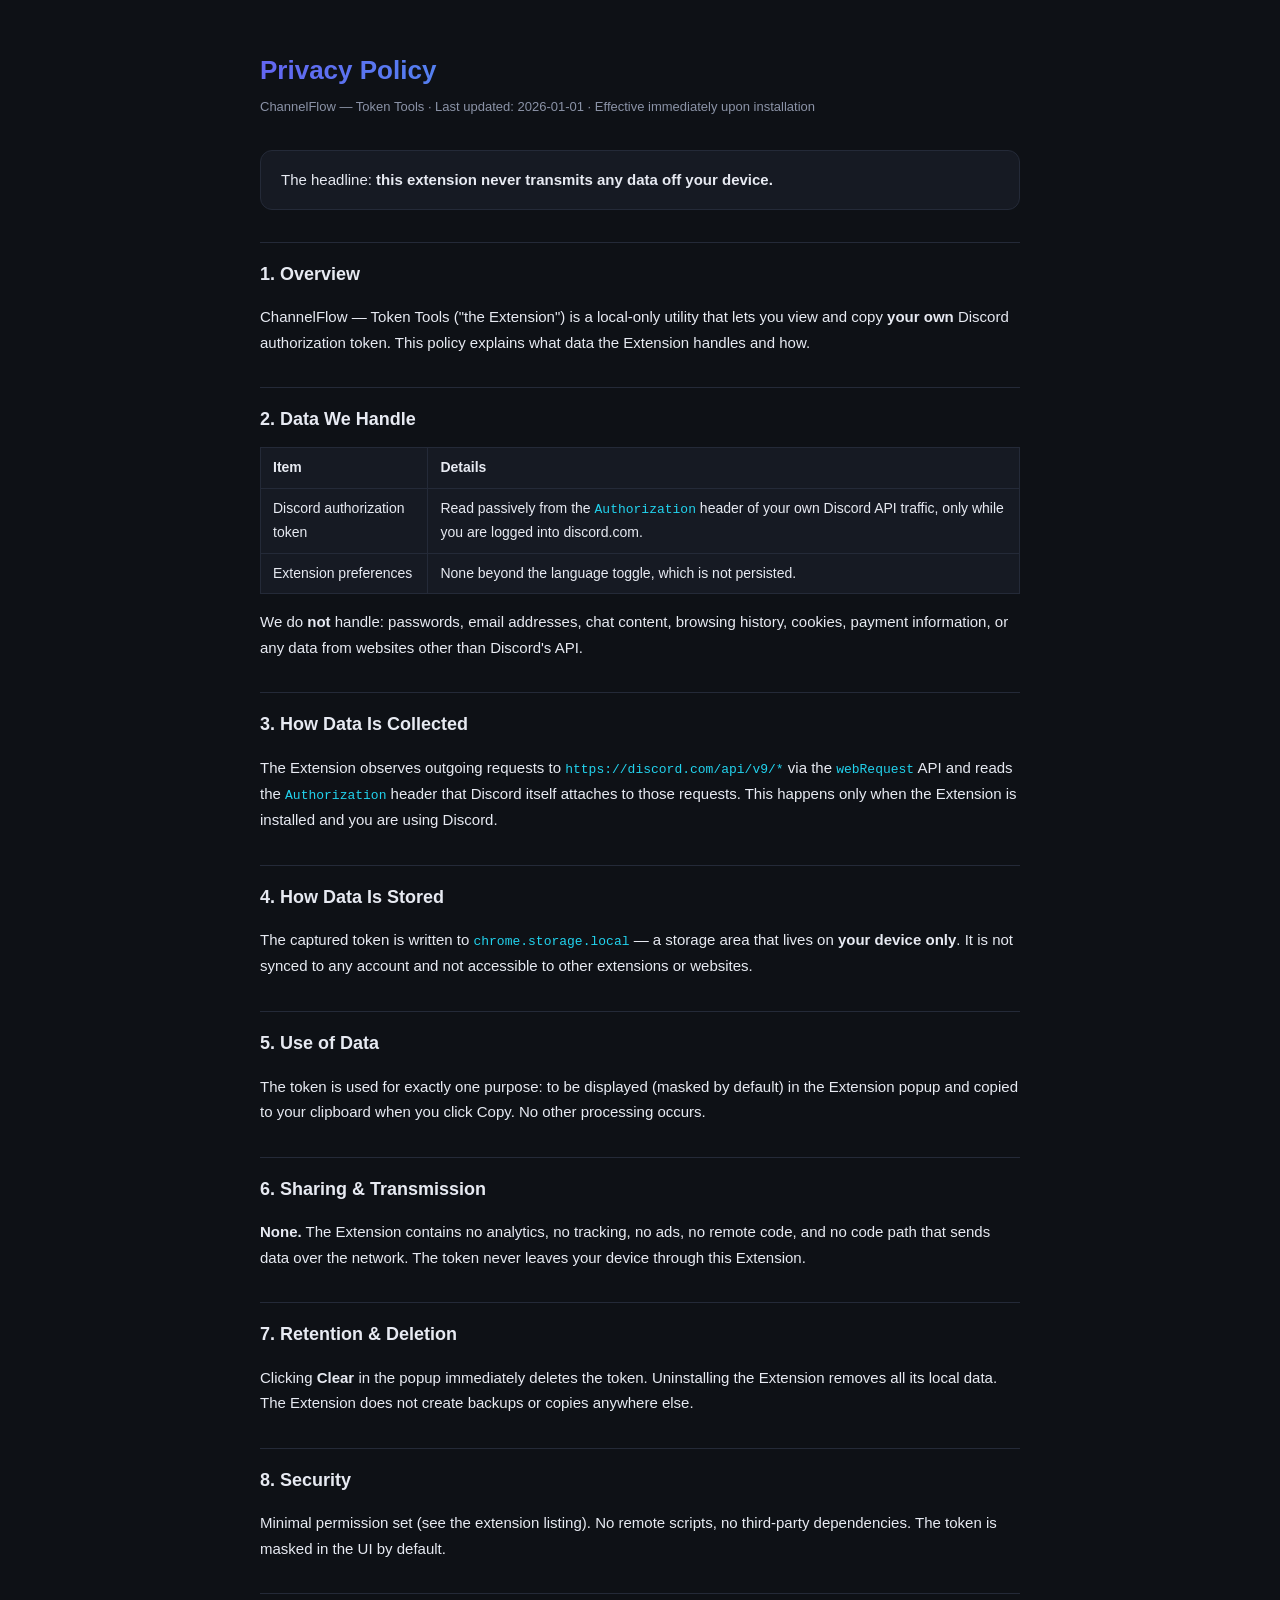
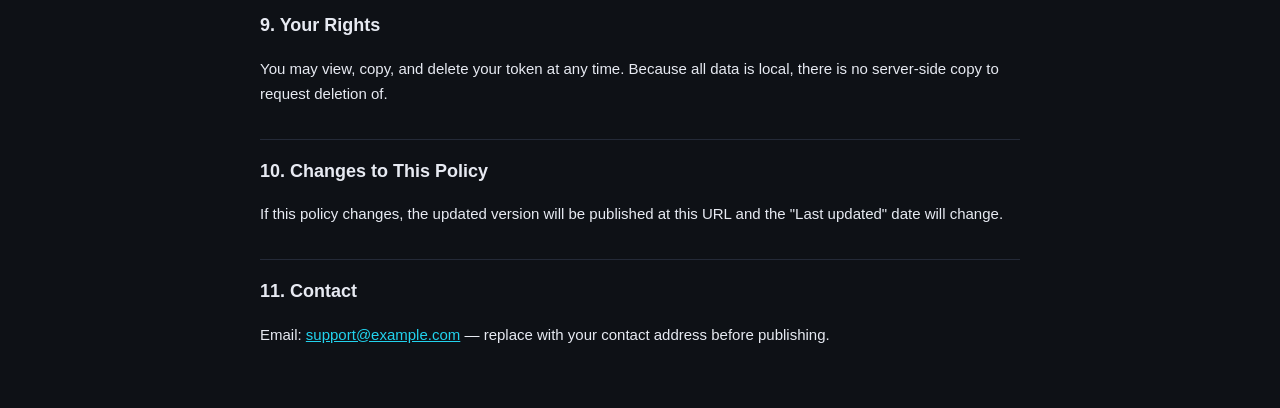
==== docs/index.html @ 140333a1 "Add MIT license and GitHub Pages privacy policy" ====
<!DOCTYPE html>
<html lang="en">
<head>
  <meta charset="utf-8">
  <meta name="viewport" content="width=device-width, initial-scale=1">
  <title>Privacy Policy — ChannelFlow — Token Tools</title>
  <style>
    :root {
      --bg: #0e1116; --panel: #161a23; --border: #242a38;
      --text: #e7eaf2; --muted: #8b93a7;
      --accent-a: #6366f1; --accent-b: #22d3ee;
    }
    * { box-sizing: border-box; }
    body {
      margin: 0; background: var(--bg); color: var(--text);
      font: 15px/1.7 -apple-system, "Segoe UI", Roboto, "Helvetica Neue",
        Arial, "PingFang SC", "Microsoft YaHei", sans-serif;
      padding: 48px 20px;
    }
    .wrap { max-width: 760px; margin: 0 auto; }
    h1 {
      font-size: 26px; margin: 0 0 4px;
      background: linear-gradient(90deg, var(--accent-a), var(--accent-b));
      -webkit-background-clip: text; background-clip: text; color: transparent;
    }
    .sub { color: var(--muted); font-size: 13px; margin: 0 0 32px; }
    h2 { font-size: 18px; margin: 32px 0 10px; padding-top: 16px; border-top: 1px solid var(--border); }
    p { color: var(--text); }
    a { color: var(--accent-b); }
    code { font-family: ui-monospace, Menlo, Consolas, monospace; font-size: 13px; color: var(--accent-b); }
    table { width: 100%; border-collapse: collapse; margin: 12px 0; }
    th, td { border: 1px solid var(--border); padding: 8px 12px; text-align: left; font-size: 14px; }
    th { background: var(--panel); }
    td { background: var(--panel); }
    .card { background: var(--panel); border: 1px solid var(--border); border-radius: 12px; padding: 16px 20px; }
  </style>
</head>
<body>
  <div class="wrap">
    <h1>Privacy Policy</h1>
    <p class="sub">ChannelFlow — Token Tools · Last updated: 2026-01-01 · Effective immediately upon installation</p>

    <div class="card">
      The headline: <strong>this extension never transmits any data off your device.</strong>
    </div>

    <h2>1. Overview</h2>
    <p>ChannelFlow — Token Tools ("the Extension") is a local-only utility that lets you
    view and copy <strong>your own</strong> Discord authorization token. This policy explains
    what data the Extension handles and how.</p>

    <h2>2. Data We Handle</h2>
    <table>
      <tr><th>Item</th><th>Details</th></tr>
      <tr><td>Discord authorization token</td><td>Read passively from the <code>Authorization</code> header of your own Discord API traffic, only while you are logged into discord.com.</td></tr>
      <tr><td>Extension preferences</td><td>None beyond the language toggle, which is not persisted.</td></tr>
    </table>
    <p>We do <strong>not</strong> handle: passwords, email addresses, chat content, browsing history,
    cookies, payment information, or any data from websites other than Discord's API.</p>

    <h2>3. How Data Is Collected</h2>
    <p>The Extension observes outgoing requests to <code>https://discord.com/api/v9/*</code> via the
    <code>webRequest</code> API and reads the <code>Authorization</code> header that Discord itself
    attaches to those requests. This happens only when the Extension is installed and you are using Discord.</p>

    <h2>4. How Data Is Stored</h2>
    <p>The captured token is written to <code>chrome.storage.local</code> — a storage area that lives on
    <strong>your device only</strong>. It is not synced to any account and not accessible to other
    extensions or websites.</p>

    <h2>5. Use of Data</h2>
    <p>The token is used for exactly one purpose: to be displayed (masked by default) in the Extension
    popup and copied to your clipboard when you click Copy. No other processing occurs.</p>

    <h2>6. Sharing &amp; Transmission</h2>
    <p><strong>None.</strong> The Extension contains no analytics, no tracking, no ads, no remote code,
    and no code path that sends data over the network. The token never leaves your device through this
    Extension.</p>

    <h2>7. Retention &amp; Deletion</h2>
    <p>Clicking <strong>Clear</strong> in the popup immediately deletes the token. Uninstalling the
    Extension removes all its local data. The Extension does not create backups or copies anywhere else.</p>

    <h2>8. Security</h2>
    <p>Minimal permission set (see the extension listing). No remote scripts, no third-party dependencies.
    The token is masked in the UI by default.</p>

    <h2>9. Your Rights</h2>
    <p>You may view, copy, and delete your token at any time. Because all data is local, there is no
    server-side copy to request deletion of.</p>

    <h2>10. Changes to This Policy</h2>
    <p>If this policy changes, the updated version will be published at this URL and the "Last updated"
    date will change.</p>

    <h2>11. Contact</h2>
    <p>Email: <a href="mailto:support@example.com">support@example.com</a> — replace with your contact
    address before publishing.</p>
  </div>
</body>
</html>
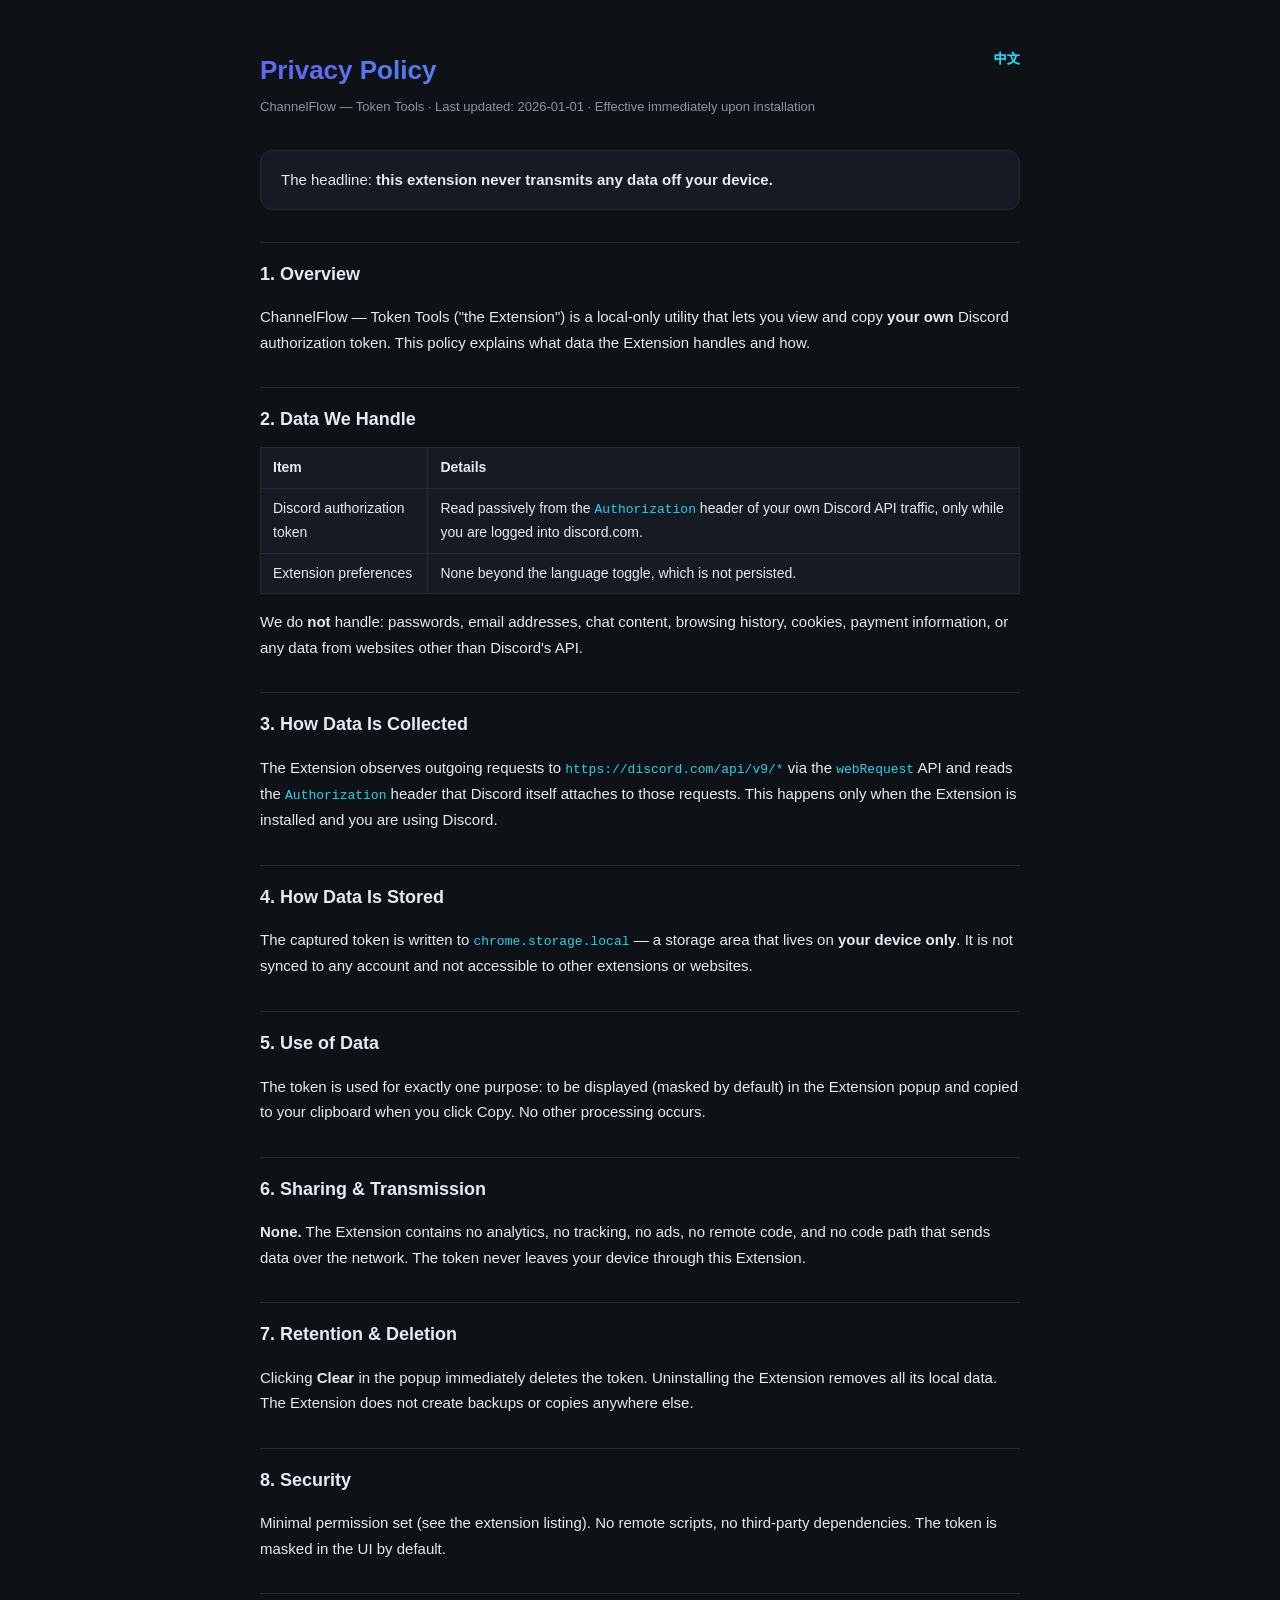
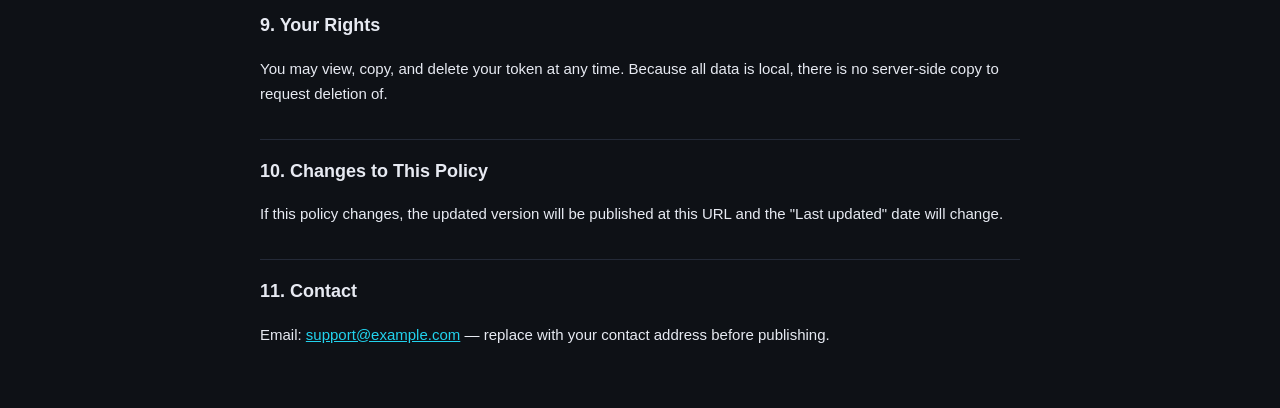
==== commit eabad450: "Add bilingual docs: README.zh-CN and Chinese privacy policy" ====
--- a/docs/index.html
+++ b/docs/index.html
@@ -37,7 +37,7 @@
 </head>
 <body>
   <div class="wrap">
-    <h1>Privacy Policy</h1>
+    <h1>Privacy Policy <a href="index.zh-CN.html" style="float:right;font-size:13px;text-decoration:none;font-weight:600">中文</a></h1>
     <p class="sub">ChannelFlow — Token Tools · Last updated: 2026-01-01 · Effective immediately upon installation</p>
 
     <div class="card">
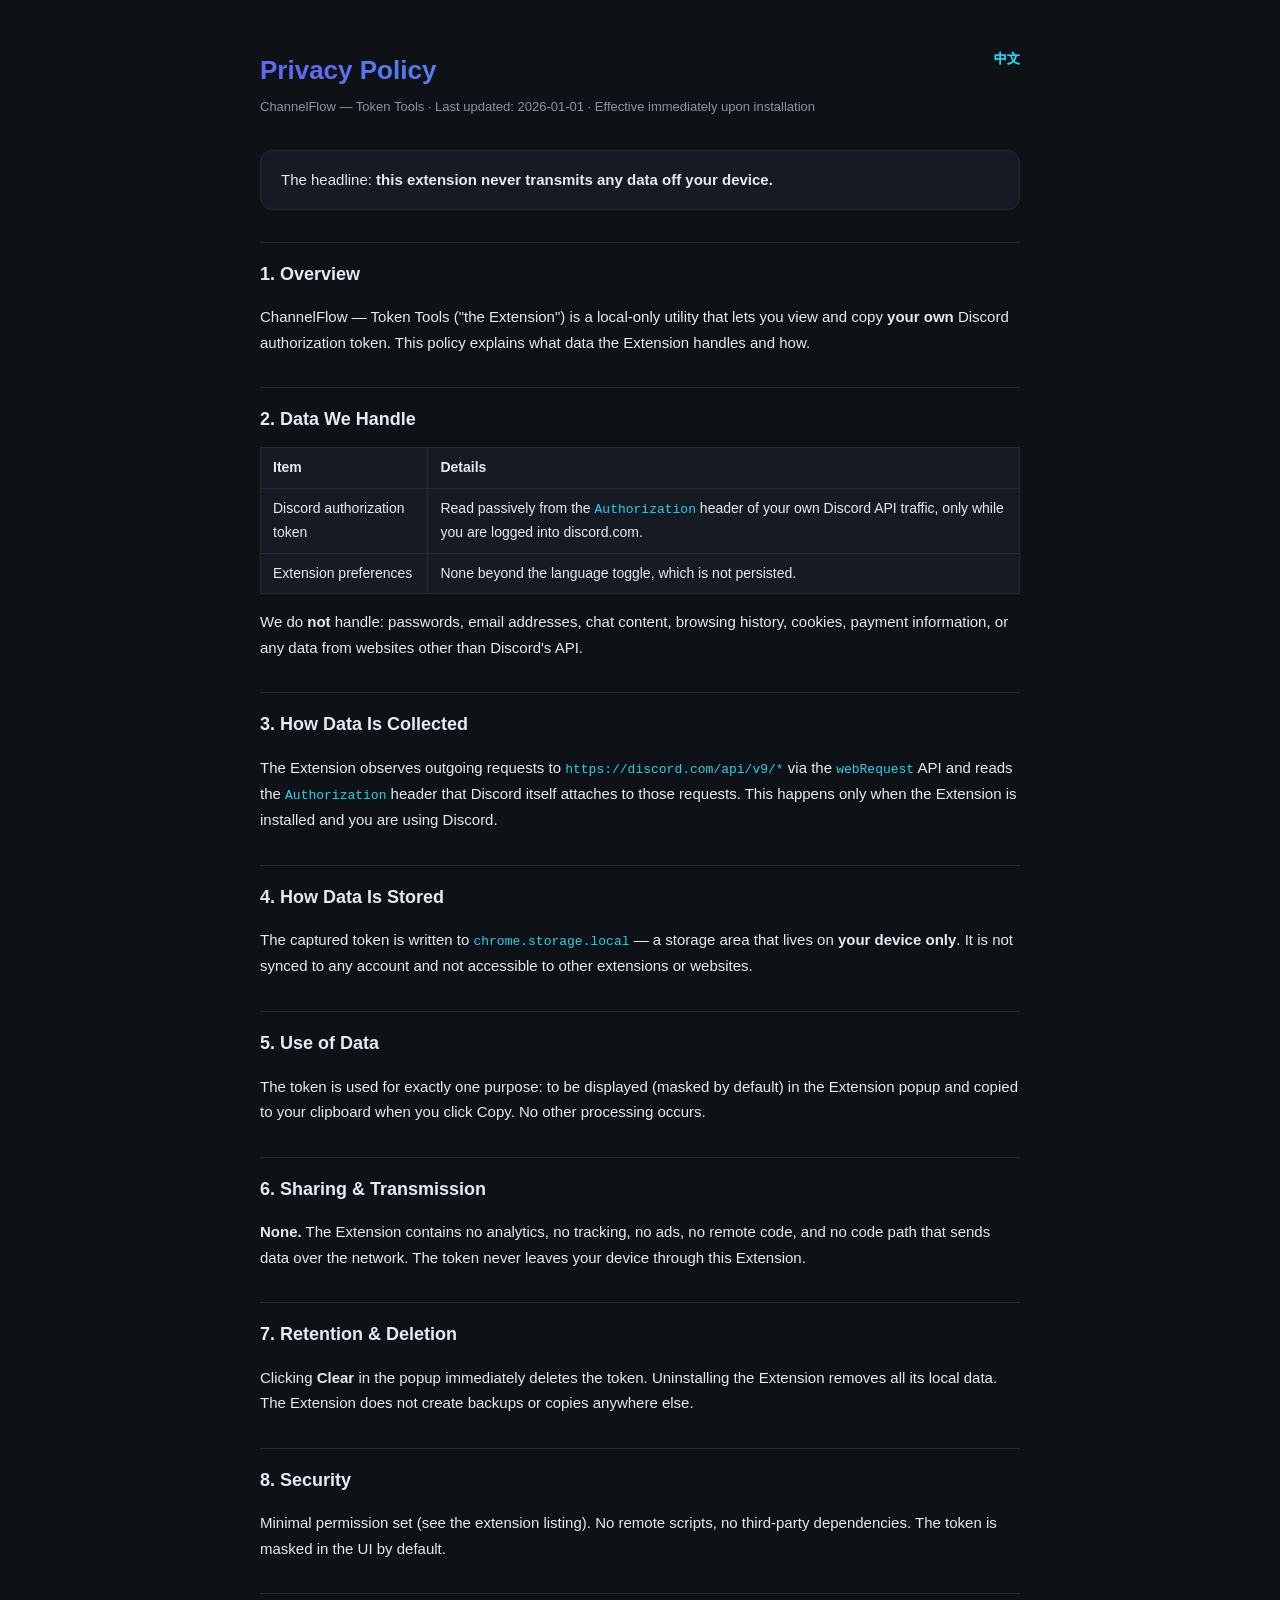
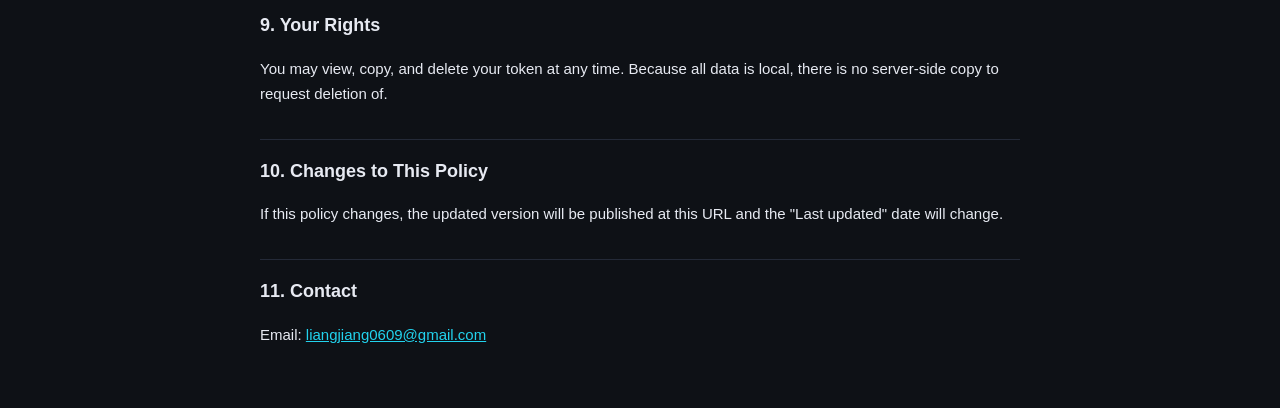
==== commit 680bf61f: "Update contact email to liangjiang0609@gmail.com" ====
--- a/docs/index.html
+++ b/docs/index.html
@@ -94,8 +94,7 @@
     date will change.</p>
 
     <h2>11. Contact</h2>
-    <p>Email: <a href="mailto:support@example.com">support@example.com</a> — replace with your contact
-    address before publishing.</p>
+    <p>Email: <a href="mailto:liangjiang0609@gmail.com">liangjiang0609@gmail.com</a></p>
   </div>
 </body>
 </html>
